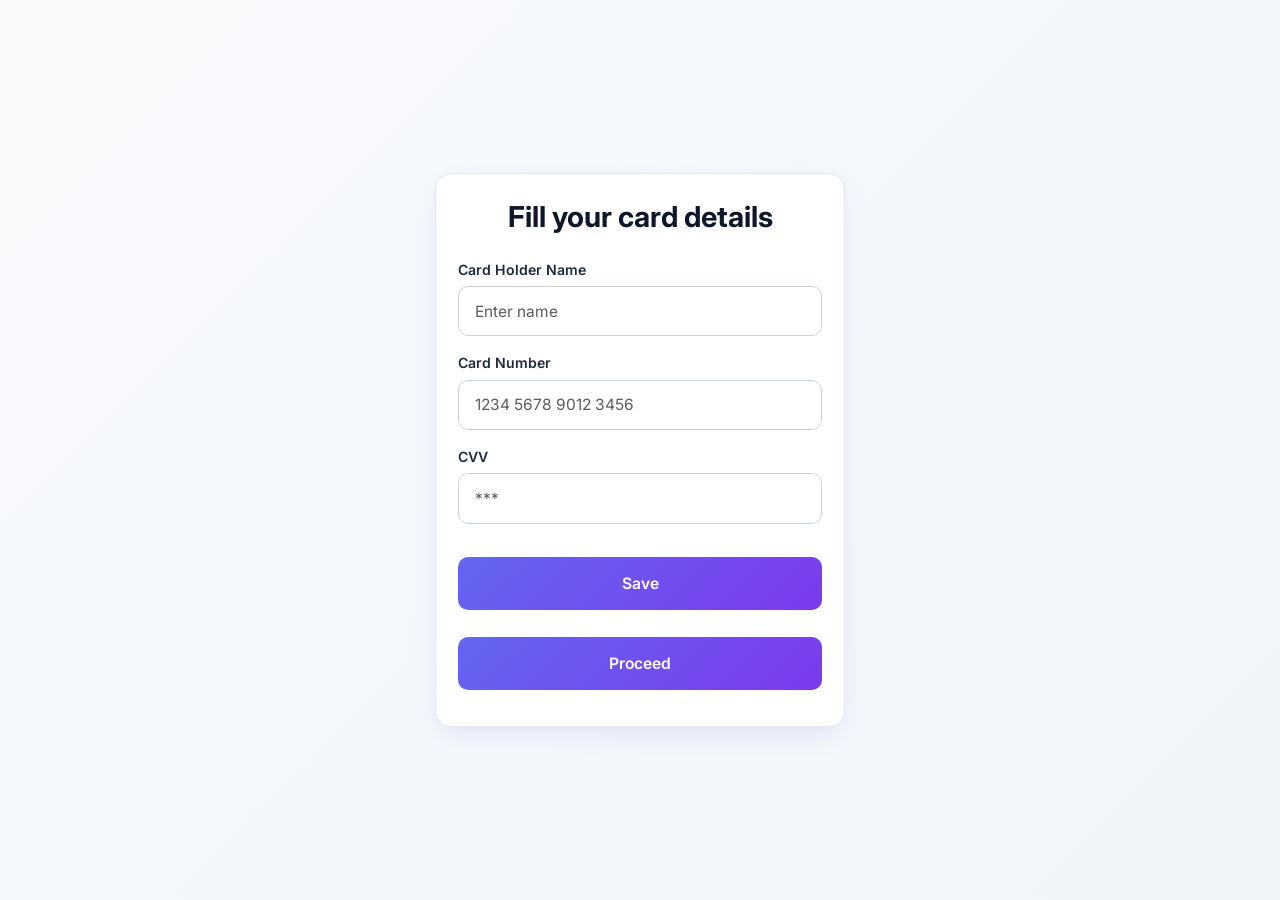
==== card.html @ 67faf7e6 "Add files via upload" ====
<!DOCTYPE html>
<html lang="en">
<head>
  <meta charset="UTF-8">
  <meta name="viewport" content="width=device-width, initial-scale=1.0">
  <link href="https://cdn.jsdelivr.net/npm/bootstrap@5.3.0/dist/css/bootstrap.min.css" rel="stylesheet">
  <link href="https://fonts.googleapis.com/css2?family=Poppins:wght@300;400;600&display=swap" rel="stylesheet">
  <link rel="preconnect" href="https://fonts.googleapis.com"> 
  <link rel="preconnect" href="https://fonts.gstatic.com" crossorigin>
  <link href="https://fonts.googleapis.com/css2?family=Inter:wght@400;500;600;700&family=Poppins:wght@300;400;500;600;700&display=swap" rel="stylesheet">
  <title>esyPay</title>
  <link rel="stylesheet" href="payment.css">
</head>
<body>

  <div class="login-card payment-form">
    <h2 class="text-center mb-4" style="view-transition-name: esypay-title;">Fill your card details</h2>
    <form id="paymentForm">
      <div class="mb-3">
        <label class="form-label" for="cardName">Card Holder Name</label>
        <input type="text" id="cardName" class="form-control" placeholder="Enter name" required>
      </div>

      <div class="mb-3">
        <label class="form-label" for="cardNumber">Card Number</label>
        <input type="number" class="form-control" id="cardNumber" placeholder="1234 5678 9012 3456" required>
      </div>

      <div class="mb-3">
        <label class="form-label" for="cvv">CVV</label>
        <input type="password" class="form-control" id="cvv" placeholder="***" required maxlength="3">
      </div>
    </form>

    <button class="payButton" id="save" onclick="save()">Save</button>
    <button class="payButton" onclick="main()">Proceed</button>
  </div>

  <script src="card.js"></script>
  <script src="transitions.js"></script>
</body>
</html>
---- payment.css ----
* { margin:0; padding:0; box-sizing:border-box; }

body {
  font-family: 'Inter', system-ui, sans-serif;
  background: linear-gradient(135deg, #f8fafc 0%, #f1f5f9 100%);
  min-height: 100vh;
  display: flex;
  justify-content: center;
  align-items: center;
  padding: 1rem;
}

.payment-form, .login-card {
  background: white;
  border-radius: 16px;
  box-shadow: 0 10px 30px -8px rgba(79,70,229,0.15);
  border: 1px solid #e2e8f0;
  width: 100%;
  max-width: 410px;
  padding: 1.6rem 1.4rem;
}

.payment-form h2 {
  font-size: 1.8rem;
  font-weight: 700;
  color: #0f172a;
  text-align: center;
  margin-bottom: 1.4rem;
}

.form-label {
  font-size: 0.88rem;
  font-weight: 600;
  color: #1e293b;
  margin-bottom: 0.4rem;
  display: block;
}

.form-control {
  width: 100%;
  padding: 0.78rem 1rem;
  font-size: 0.97rem;
  border: 1px solid #cbd5e1;
  border-radius: 10px;
  transition: all 0.2s;
}

.form-control:focus {
  border-color: #6366f1;
  box-shadow: 0 0 0 3px rgba(99,102,241,0.14);
  outline: none;
}

.payButton {
  width: 100%;
  padding: 0.92rem;
  margin: 1.1rem 0 0.6rem;
  font-size: 0.98rem;
  font-weight: 600;
  border: none;
  border-radius: 10px;
  color: white;
  cursor: pointer;
  background: linear-gradient(135deg, #6366f1 0%, #7c3aed 100%);
  transition: all 0.24s ease;
  position: relative;
  overflow: hidden;
}

.payButton::before {
  content: '';
  position: absolute;
  inset: 0;
  background: linear-gradient(90deg, transparent, rgba(255,255,255,0.25), transparent);
  transform: translateX(-100%);
  transition: transform 0.6s;
}

.payButton:hover::before {
  transform: translateX(100%);
}

.payButton:hover {
  transform: translateY(-2px);
  box-shadow: 0 10px 24px -6px rgba(99,102,241,0.32);
}

#loadingOverlay {
  position: fixed;
  inset: 0;
  background: rgba(15,23,42,0.92);
  backdrop-filter: blur(6px);
  display: none;
  flex-direction: column;
  align-items: center;
  justify-content: center;
  color: white;
  z-index: 9999;
}

.spinner {
  width: 48px;
  height: 48px;
  border: 5px solid rgba(255,255,255,0.18);
  border-top: 5px solid white;
  border-radius: 50%;
  animation: spin 1s linear infinite;
  margin-bottom: 1rem;
}

@keyframes spin { to { transform: rotate(360deg); } }

@media (max-width: 480px) {
  .payment-form, .login-card {
    padding: 1.4rem 1.2rem;
  }
}
/* === SMOOTH PAGE TRANSITIONS (View Transitions API) === */
@view-transition {
  navigation: auto;
}

::view-transition-old(root),
::view-transition-new(root) {
  animation-duration: 0.48s;
  animation-timing-function: ease-in-out;
}

::view-transition-old(root) {
  animation-name: page-out;
}

::view-transition-new(root) {
  animation-name: page-in;
}

@keyframes page-out {
  from { opacity: 1; transform: scale(1.00); }
  to   { opacity: 0; transform: scale(0.96); }
}

@keyframes page-in {
  from { opacity: 0; transform: scale(1.04); }
  to   { opacity: 1; transform: scale(1.00); }
}
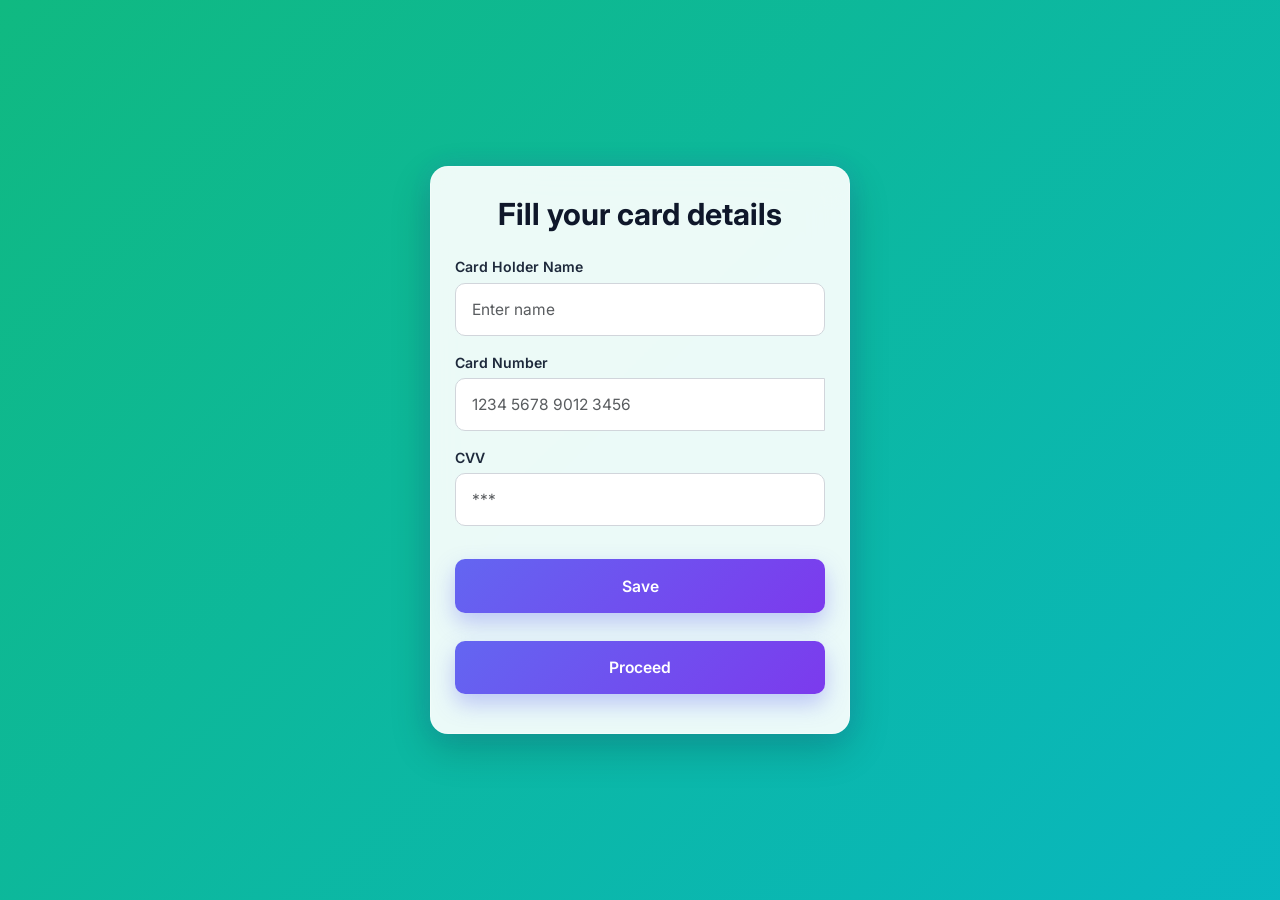
==== commit b1910fe0: "Add files via upload" ====
--- a/card.html
+++ b/card.html
@@ -23,7 +23,10 @@
 
       <div class="mb-3">
         <label class="form-label" for="cardNumber">Card Number</label>
-        <input type="number" class="form-control" id="cardNumber" placeholder="1234 5678 9012 3456" required>
+        <div class="input-group position-relative">
+          <input type="text" class="form-control pe-5" id="cardNumber" placeholder="1234 5678 9012 3456" maxlength="19" inputmode="numeric" pattern="[0-9\s]*" required>
+          <span id="cardBrandIcon" class="position-absolute top-50 end-0 translate-middle-y pe-3 fs-4 fw-bold" style="color: #9ca3af;"></span>
+        </div>
       </div>
 
       <div class="mb-3">
--- a/payment.css
+++ b/payment.css
@@ -1,145 +1,226 @@
-* { margin:0; padding:0; box-sizing:border-box; }
-
-body {
-  font-family: 'Inter', system-ui, sans-serif;
-  background: linear-gradient(135deg, #f8fafc 0%, #f1f5f9 100%);
-  min-height: 100vh;
-  display: flex;
-  justify-content: center;
-  align-items: center;
-  padding: 1rem;
-}
-
-.payment-form, .login-card {
-  background: white;
-  border-radius: 16px;
-  box-shadow: 0 10px 30px -8px rgba(79,70,229,0.15);
-  border: 1px solid #e2e8f0;
-  width: 100%;
-  max-width: 410px;
-  padding: 1.6rem 1.4rem;
-}
-
-.payment-form h2 {
-  font-size: 1.8rem;
-  font-weight: 700;
-  color: #0f172a;
-  text-align: center;
-  margin-bottom: 1.4rem;
-}
-
-.form-label {
-  font-size: 0.88rem;
-  font-weight: 600;
-  color: #1e293b;
-  margin-bottom: 0.4rem;
-  display: block;
-}
-
-.form-control {
-  width: 100%;
-  padding: 0.78rem 1rem;
-  font-size: 0.97rem;
-  border: 1px solid #cbd5e1;
-  border-radius: 10px;
-  transition: all 0.2s;
-}
-
-.form-control:focus {
-  border-color: #6366f1;
-  box-shadow: 0 0 0 3px rgba(99,102,241,0.14);
-  outline: none;
-}
-
-.payButton {
-  width: 100%;
-  padding: 0.92rem;
-  margin: 1.1rem 0 0.6rem;
-  font-size: 0.98rem;
-  font-weight: 600;
-  border: none;
-  border-radius: 10px;
-  color: white;
-  cursor: pointer;
-  background: linear-gradient(135deg, #6366f1 0%, #7c3aed 100%);
-  transition: all 0.24s ease;
-  position: relative;
-  overflow: hidden;
-}
-
-.payButton::before {
-  content: '';
-  position: absolute;
-  inset: 0;
-  background: linear-gradient(90deg, transparent, rgba(255,255,255,0.25), transparent);
-  transform: translateX(-100%);
-  transition: transform 0.6s;
-}
-
-.payButton:hover::before {
-  transform: translateX(100%);
-}
-
-.payButton:hover {
-  transform: translateY(-2px);
-  box-shadow: 0 10px 24px -6px rgba(99,102,241,0.32);
-}
-
-#loadingOverlay {
-  position: fixed;
-  inset: 0;
-  background: rgba(15,23,42,0.92);
-  backdrop-filter: blur(6px);
-  display: none;
-  flex-direction: column;
-  align-items: center;
-  justify-content: center;
-  color: white;
-  z-index: 9999;
-}
-
-.spinner {
-  width: 48px;
-  height: 48px;
-  border: 5px solid rgba(255,255,255,0.18);
-  border-top: 5px solid white;
-  border-radius: 50%;
-  animation: spin 1s linear infinite;
-  margin-bottom: 1rem;
-}
-
-@keyframes spin { to { transform: rotate(360deg); } }
-
-@media (max-width: 480px) {
-  .payment-form, .login-card {
-    padding: 1.4rem 1.2rem;
-  }
-}
-/* === SMOOTH PAGE TRANSITIONS (View Transitions API) === */
-@view-transition {
-  navigation: auto;
+*{
+  margin:0;
+  padding:0;
+  box-sizing:border-box;
+}
+
+body{
+  font-family:'Inter',system-ui,sans-serif;
+  min-height:100vh;
+  display:flex;
+  justify-content:center;
+  align-items:center;
+  padding:1rem;
+
+  /* animated background */
+  background:linear-gradient(-45deg,#6366f1,#7c3aed,#06b6d4,#10b981);
+  background-size:400% 400%;
+  animation:gradientMove 12s ease infinite;
+}
+
+@keyframes gradientMove{
+  0%{background-position:0% 50%}
+  50%{background-position:100% 50%}
+  100%{background-position:0% 50%}
+}
+
+/* CARD */
+
+.payment-form,
+.login-card{
+  backdrop-filter:blur(18px);
+  background:rgba(255,255,255,0.92);
+  border-radius:18px;
+  border:1px solid rgba(255,255,255,0.35);
+
+  box-shadow:
+  0 15px 40px rgba(0,0,0,0.18),
+  0 0 25px rgba(99,102,241,0.15);
+
+  width:100%;
+  max-width:420px;
+  padding:1.8rem 1.5rem;
+
+  transition:all .35s ease;
+}
+
+.payment-form:hover{
+  transform:translateY(-6px) scale(1.01);
+  box-shadow:
+  0 20px 55px rgba(0,0,0,0.28),
+  0 0 30px rgba(99,102,241,0.25);
+}
+
+/* TITLE */
+
+.payment-form h2{
+  font-size:1.9rem;
+  font-weight:700;
+  color:#0f172a;
+  text-align:center;
+  margin-bottom:1.5rem;
+}
+
+/* LABELS */
+
+.form-label{
+  font-size:.88rem;
+  font-weight:600;
+  color:#1e293b;
+  margin-bottom:.35rem;
+  display:block;
+}
+
+/* INPUTS */
+
+.form-control{
+  width:100%;
+  padding:.85rem 1rem;
+  font-size:.97rem;
+  border:1px solid #d1d5db;
+  border-radius:10px;
+  background:white;
+
+  transition:all .25s ease;
+}
+
+.form-control:focus{
+  border-color:#6366f1;
+  box-shadow:
+  0 0 0 3px rgba(99,102,241,.18),
+  0 6px 18px rgba(99,102,241,.12);
+
+  transform:scale(1.02);
+  outline:none;
+}
+
+/* PAY BUTTON */
+
+.payButton{
+  width:100%;
+  padding:.95rem;
+  margin:1.1rem 0 .6rem;
+  font-size:.98rem;
+  font-weight:600;
+  border:none;
+  border-radius:10px;
+  color:white;
+  cursor:pointer;
+
+  background:linear-gradient(135deg,#6366f1,#7c3aed);
+  box-shadow:0 10px 22px rgba(99,102,241,.35);
+
+  transition:all .3s ease;
+  position:relative;
+  overflow:hidden;
+}
+
+.payButton:hover{
+  transform:translateY(-3px) scale(1.02);
+  box-shadow:0 15px 32px rgba(0,0,0,.25);
+}
+
+/* shine animation */
+
+.payButton::before{
+  content:'';
+  position:absolute;
+  top:0;
+  left:-100%;
+  width:100%;
+  height:100%;
+  background:linear-gradient(
+    120deg,
+    transparent,
+    rgba(255,255,255,.4),
+    transparent
+  );
+}
+
+.payButton:hover::before{
+  animation:shine 1.2s;
+}
+
+@keyframes shine{
+  100%{ left:120%; }
+}
+
+/* LOADING OVERLAY */
+
+#loadingOverlay{
+  position:fixed;
+  inset:0;
+  background:rgba(15,23,42,.9);
+  backdrop-filter:blur(8px);
+
+  display:none;
+  flex-direction:column;
+  align-items:center;
+  justify-content:center;
+
+  color:white;
+  font-size:1rem;
+  z-index:9999;
+}
+
+/* spinner */
+
+.spinner{
+  width:50px;
+  height:50px;
+  border:5px solid rgba(255,255,255,.2);
+  border-top:5px solid white;
+  border-radius:50%;
+
+  animation:spin 1s linear infinite;
+  margin-bottom:1rem;
+}
+
+@keyframes spin{
+  to{ transform:rotate(360deg); }
+}
+
+/* MOBILE */
+
+@media(max-width:480px){
+
+.payment-form,
+.login-card{
+  padding:1.5rem 1.3rem;
+}
+
+.payment-form h2{
+  font-size:1.6rem;
+}
+
+}
+
+/* PAGE TRANSITIONS */
+
+@view-transition{
+  navigation:auto;
 }
 
 ::view-transition-old(root),
-::view-transition-new(root) {
-  animation-duration: 0.48s;
-  animation-timing-function: ease-in-out;
-}
-
-::view-transition-old(root) {
-  animation-name: page-out;
-}
-
-::view-transition-new(root) {
-  animation-name: page-in;
-}
-
-@keyframes page-out {
-  from { opacity: 1; transform: scale(1.00); }
-  to   { opacity: 0; transform: scale(0.96); }
-}
-
-@keyframes page-in {
-  from { opacity: 0; transform: scale(1.04); }
-  to   { opacity: 1; transform: scale(1.00); }
+::view-transition-new(root){
+  animation-duration:.48s;
+  animation-timing-function:ease-in-out;
+}
+
+::view-transition-old(root){
+  animation-name:page-out;
+}
+
+::view-transition-new(root){
+  animation-name:page-in;
+}
+
+@keyframes page-out{
+  from{opacity:1;transform:scale(1)}
+  to{opacity:0;transform:scale(.96)}
+}
+
+@keyframes page-in{
+  from{opacity:0;transform:scale(1.04)}
+  to{opacity:1;transform:scale(1)}
 }
